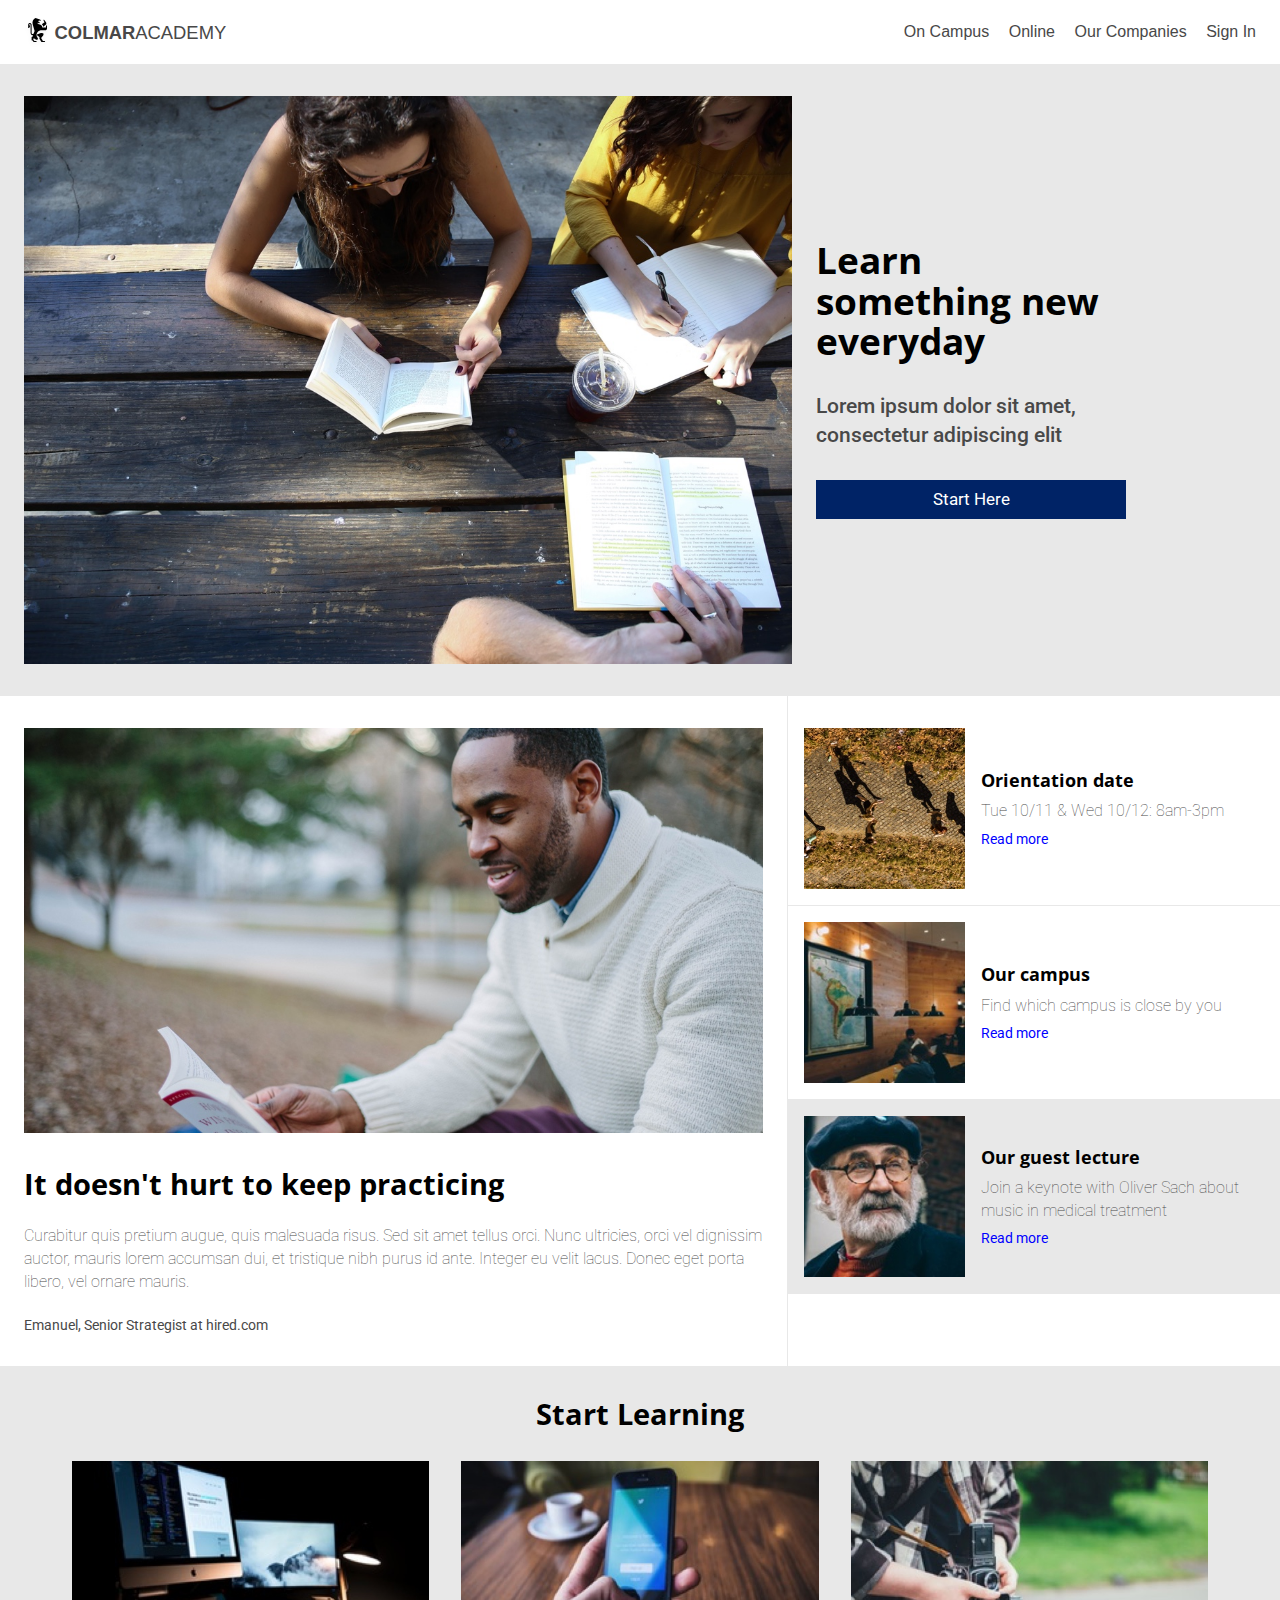
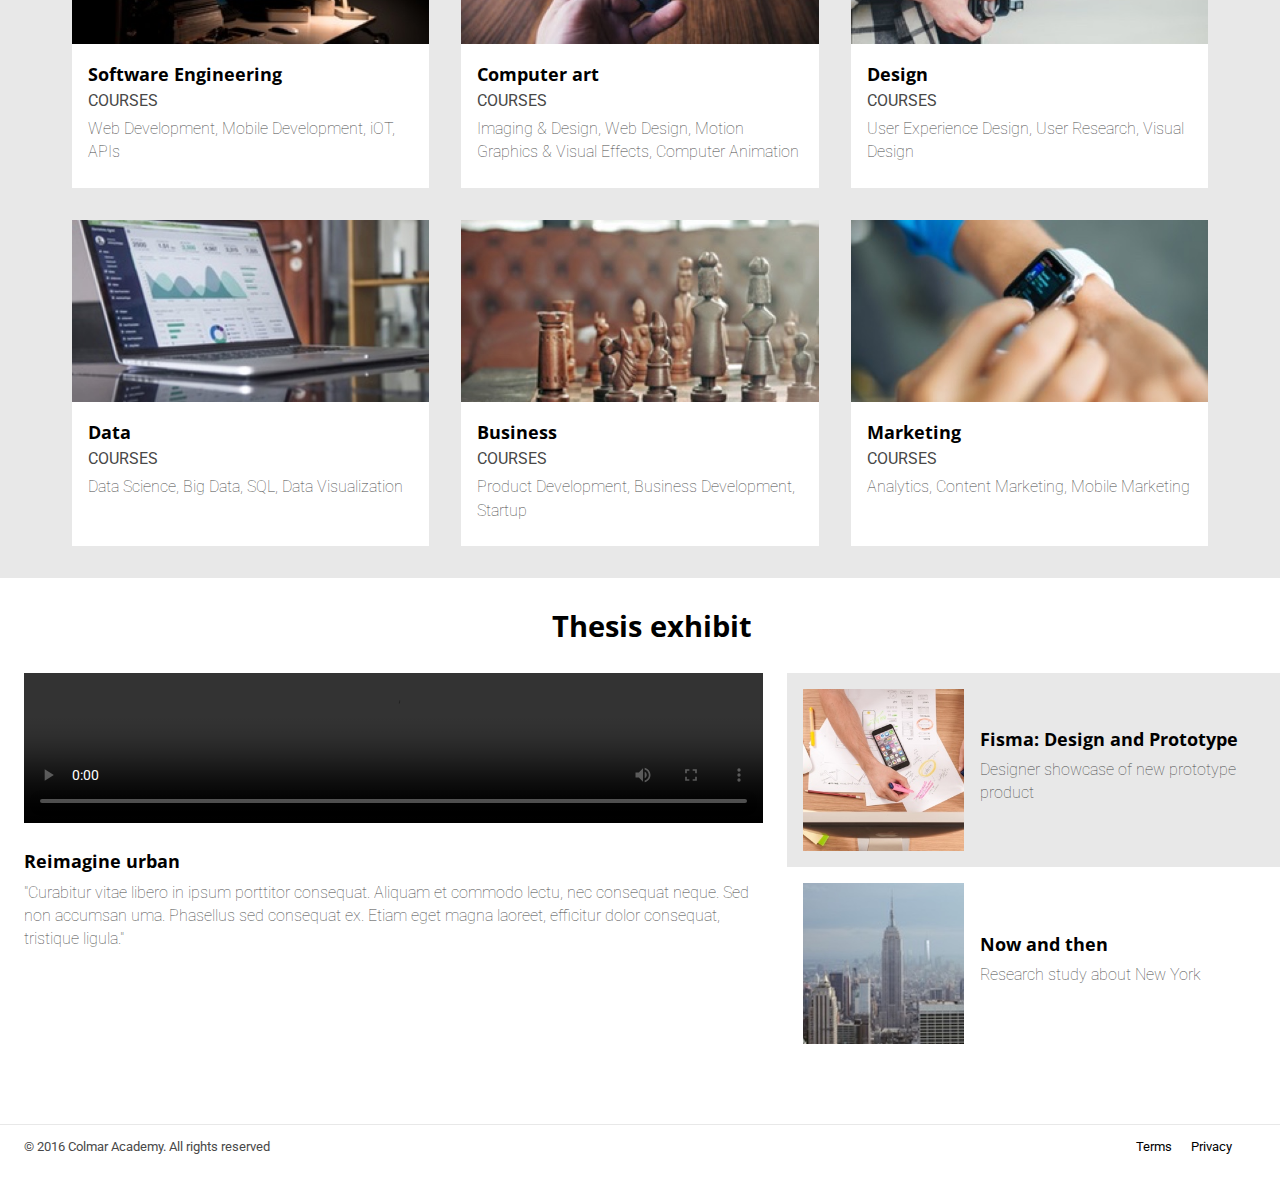
==== 13 Colmar Academy V2/index.html @ 8c928034 "Codecademy generated from the project submission page." ====
<!DOCTYPE html>
<html>
  <head>
    <title>Colmar Academy</title>
    <link rel="stylesheet" href="./resources/css/reset.css">
    <link rel="stylesheet" href="./resources/css/styles.css">
    <link href="https://fonts.googleapis.com/css?family=Open+Sans:400,600,700|Roboto:300,400" rel="stylesheet">
  </head>
  <body>

    <!-- Header -->
    <Header>
      <div class="logo-title">
        <img class="logo container" src="./resources/images/ic-logo.svg" href="index.html"/>
        <span class="title"><a href="index.html"><em>COLMAR</em>ACADEMY</a></span>
      </div>

      <nav class="desktop-menu container">
        <ul>
          <li><a href="#">On Campus</a></li>
          <li><a href="#">Online</a></li>
          <li><a href="#">Our Companies</a></li>
          <li><a href="#">Sign In</a></li>
        </ul>
      </nav>
      <div class="mobile-menu">
        <img src="./resources/images/ic-logo.svg" href="index.html"/>
        <img src="./resources/images/ic-on-campus.svg"/>
        <img src="./resources/images/ic-online.svg"/>
        <img src="./resources/images/ic-login.svg"/>
      </div>
    </header>

    <!-- Main Content -->
    <div class="main-content">
      <!-- Main Banner -->
      <div class="main-banner desktop">
        <img src="./resources/images/banner.jpg"/>
        <div class="banner-content">
          <h1>Learn something new everyday</h1>
          <h3>Lorem ipsum dolor sit amet, consectetur adipiscing elit</h3>
          <!-- CTA button -->
          <div class="button">
            <h4>Start Here</h4>
          </div>
        </div>
      </div>
    </div>
      <!-- Main articles -->
      <div class="lead-articles desktop">
        <div class="main-article">
          <img src="./resources/images/information-main.jpg"/>
          <h2>It doesn't hurt to keep practicing</h2>
          <p>Curabitur quis pretium augue, quis malesuada risus. Sed sit amet tellus orci. Nunc ultricies, orci vel dignissim auctor, mauris lorem accumsan dui, et tristique nibh purus id ante. Integer eu velit lacus. Donec eget porta libero, vel ornare mauris. </p>
          <span class="quote">Emanuel, Senior Strategist at hired.com<span>
        </div>
        <div class="other-articles">
          <div class="article">
            <img src="./resources/images/information-orientation.jpg"/>
            <img class="mobile-image" src="./resources/images/information-orientation-mobile.jpg"/>
            <div class="article-info middle-bottom">
              <h5>Orientation date</h5>
              <p>Tue 10/11 & Wed 10/12: 8am-3pm</p>
              <span><a href="#">Read more</a></span>
            </div>
          </div>
          <div class="article">
            <img src="./resources/images/information-campus.jpg"/>
            <img class="mobile-image" src="./resources/images/information-campus-mobile.jpg"/>
            <div class="article-info middle-bottom">
              <h5>Our campus</h5>
              <p>Find which campus is close by you</p>
              <span><a href="#">Read more</a></span>
            </div>
          </div>
          <div class="article" id="selected">
            <img src="./resources/images/information-guest-lecture.jpg"/>
            <img class="mobile-image" src="./resources/images/information-guest-lecture-mobile.jpg"/>
            <div class="article-info">
              <h5>Our guest lecture</h5>
              <p>Join a keynote with Oliver Sach about music in medical treatment</p>
              <span><a href="#">Read more</a></span>
            </div>
          </div>

        </div>
      </div>

      <!-- Learning -->
      <div class="learning-module desktop">
        <div class="section-header">
          <h2>Start Learning</h2>
        </div>
        <div class="row top">
          <div class="learning">
            <img src="./resources/images/course-software.jpg"/>
            <div class="learning-info">
              <h5>Software Engineering</h5>
              <span>Courses</span>
              <p>Web Development, Mobile Development, iOT, APIs</p>
            </div>
          </div>
          <div class="learning middle">
            <img src="./resources/images/course-computer-art.jpg"/>
            <div class="learning-info">
              <h5>Computer art</h5>
              <span>Courses</span>
              <p>Imaging & Design, Web Design, Motion Graphics & Visual Effects, Computer Animation</p>
            </div>
          </div>
          <div class="learning">
            <img src="./resources/images/course-design.jpg"/>
            <div class="learning-info">
              <h5>Design</h5>
              <span>Courses</span>
              <p>User Experience Design, User Research, Visual Design</p>
            </div>
          </div>

        </div>
        <div class="row">
          <div class="learning">
            <img src="./resources/images/course-data.jpg"/>
            <div class="learning-info">
              <h5>Data</h5>
              <span>Courses</span>
              <p>Data Science, Big Data, SQL, Data Visualization</p>
            </div>
          </div>
          <div class="learning middle">
            <img src="./resources/images/course-business.jpg"/>
            <div class="learning-info">
              <h5>Business</h5>
              <span>Courses</span>
              <p>Product Development, Business Development, Startup</p>
            </div>
          </div>
          <div class="learning">
            <img src="./resources/images/course-marketing.jpg"/>
            <div class="learning-info">
              <h5>Marketing</h5>
              <span>Courses</span>
              <p>Analytics, Content Marketing, Mobile Marketing</p>
            </div>
          </div>
        </div>
      </div>

      <div class="learning-module-mobile">
        <div class="section-header">
          <h2>Start Learning</h2>
          <ul>
            <li><a href="#">Software engineering</a></li>
            <li><a href="#">Computer art</a></li>
            <li><a href="#">Design</a></li>
            <li><a href="#">Data</a></li>
            <li><a href="#">Business</a></li>
            <li><a href="#">Marketing</a></li>
          </ul>
        </div>
      </div>

      <!-- Thesis Exhibit -->
      <div class="thesis desktop">
        <div class="section-header">
          <h2>Thesis exhibit</h2>
        </div>
        <div class="thesis-articles">
          <div class="main-article">
            <video width="100%" height="auto" controls>
              <source src="./resources/videos/thesis.mp4">"
              Your browser does not support the video tag.
            </video>
            <h5>Reimagine urban</h5>
            <p>"Curabitur vitae libero in ipsum porttitor consequat. Aliquam et commodo lectu, nec consequat neque. Sed non accumsan uma. Phasellus sed consequat ex. Etiam eget magna laoreet, efficitur dolor consequat, tristique ligula."</p>
          </div>
          <div class="other-articles">
            <div class="article" id="selected">
              <img src="./resources/images/thesis-fisma.jpg"/>
              <div class="article-info">
                <h5>Fisma: Design and Prototype</h5>
                <p>Designer showcase of new prototype product</p>
              </div>
            </div>
            <div class="article">
              <img src="./resources/images/thesis-now-and-then.jpg"/>
              <div class="article-info">
                <h5>Now and then</h5>
                <p>Research study about New York</p>
              </div>
            </div>
          </div>
        </div>
      </div>

      <div class="thesis mobile">
        <div class="section-header">
          <h2>Thesis exhibit</h2>
        </div>
        <video width="100%" height="auto" controls>
          <source src="./resources/videos/thesis.mp4">"
          Your browser does not support the video tag.
        </video>
      </div>

    <!-- Footer -->
    <footer>
      <span>© 2016 Colmar Academy. All rights reserved</span>
      <nav class="footer-nav">
        <ul>
          <li><a href="Terms.html">Terms</a></li>
          <li><a href="privacy.html">Privacy</a></li>
        </ul>
      </nav>
    </footer>

  </body>
</html>
---- 13 Colmar Academy V2/resources/css/styles.css ----
/* Universal Styles */

html {
  font-size: 16px;
}

div {

}

body {
  font-family: 'roboto', sans-serif;
  color: #484848;
}

.main-content {
  padding-top: 64px;
}

h1 {
  font-size: 2.3rem;
  font-family: 'Open sans', sans-serif;
  line-height: 1.1;
  font-weight: bolder;
  color: #000;
}

h2 {
  font-size: 1.8rem;
  font-family: 'Open sans', sans-serif;
  line-height: 1.1;
  font-weight: bolder;
  color: #000;
}

h3 {
  font-size: 1.3rem;
  line-height: 1.4;
  font-weight: 500;
  font-family: 'roboto', sans-serif;
}

h4 {
  font-size: 1.05rem;
  line-height: 1.4;
  font-weight: 400;
}

h5 {
  font-size: 1.15rem;
  font-family: 'Open sans', sans-serif;
  font-weight: 500;
  line-height: 1.2;
  font-weight: bold;
  color: #000;
}

p {
  font-size: 1rem;
  line-height: 1.45rem;
  font-weight: lighter;
  color: #484848;
}

.section-title {
  text-align: center;
  padding: 32px; 0;
}

span a {
  color: blue;
  font-size: 0.9rem
}

header span a {
  font-size: 1.15rem;
  vertical-align: middle;

}

header span em {
  font-weight: bold;
}




/* Header */

header {
  height: 64px;
  display: inline-flex;
  align-items: center;
  justify-content: space-between;
  width: 100%;
  font-family: arial;
  font-size: 0.8rem;
  z-index: 100;
  position: fixed;
  background-color: #fff;
}

header .mobile-menu {
  display: none;
}

header span {

  text-transform: uppercase;
  font-size: 1.3rem;
  display: inline;
  vertical-align: middle;
}

header img {
  vertical-align: middle;
}

nav li {
  display: inline-flex;
  padding-left: 16px;
  font-size: 1rem;
  color: #484848;
  transition-property: color;
  transition-duration: 750ms;
}

nav li :hover {
  color: #002366;
}

nav ul {
  margin-right: 24px;
}

.logo {
  display: inline-flex;
  margin-left: 24px;
  height: 32px;

}

header a {
  color: #484848;
}



@media only screen and (min-width: 641px) and (max-width: 768px) {

    /* Header - tablet styles */

    header .desktop-menu {
      display: none;
    }

    header .mobile-menu {
      display: flex;
      width: 100%;
      justify-content: space-between;
      margin: auto 24px;
      z-index: 100;
      position: fixed;
      background-color: #fff;
    }

    header .logo-title {
      display: none;
    }
}




@media only screen and (max-width: 640px) {

  /* Header - Mobile styles */

  header {
    height: 64px;

    z-index: 100;
    background-color: fff;
  }

  .main-content {

  }

  header .desktop-menu {
    display: none;
  }

  header .logo-title {
    display: none;
  }

  header .mobile-menu {
    display: flex;
    width: 100%;
    justify-content: space-between;
    margin: auto 24px;
    background-color: fff;
  }

  }

/* Main Banner */

.main-banner {
  background-color: #e8e8e8;
  display: flex;
  align-items: center;
}

.banner-content {
  display: inline-block;
  margin: 0 24px 0 0px;
  padding-right: 130px;
  width: 40%;
}

.main-banner img {
  width: 60%;
  height: auto;
  margin: 32px 24px;
  display: inline-block;
}

.banner-content h3 {
  padding: 30px 0;
  width: 100%;
}

.banner-content .button {
  background-color: #002366;
  width: auto;
  color: #ffffff;
  font-size: 0.9rem;
  padding: 8px;
  text-align: center;
  transition-duration: 750ms;
  transition-property: background-color;
}

.banner-content .button:hover {
  background-color: #001742;
}

@media only screen and (max-width: 880px) {

  .main-banner {
    display: inline-block;
    width: 100%;
  }

  .main-banner img {
    width: 100%;
    height: 400px;
    object-fit: cover;
    object-position: top;
    margin:  0;
  }

  .banner-content {
    display: inline-block;
    padding: 32px 16px;
    margin: 0;
    width: auto;
    flex-shrink: 1;
  }

  .banner-content .button {
    display: inline-block;
    background-color: #002366;
    flex-shrink: 1;
    width: 90%;
  }


}

@media only screen and (max-width: 640px) {

  /* Main Banner - mobile */

  .main-banner {
    display: inline-block;
    width: 100%;
  }

  .main-banner img {
    width: 100%;
    height: auto;
    margin:  0;
  }

  .banner-content {
    display: inline-block;
    padding: 32px 16px;
    margin: 0;
    width: auto;
    flex-shrink: 1;
  }

  .banner-content .button {
    display: flex;
    background-color: #002366;
    width: auto;
    justify-content: center;
  }

  .banner-content h3 {
    padding: 32px 0 24px 0;
  }
}



/* Main articles section */

.lead-articles.desktop {
  margin: 0px 0 0 24px;
  display: flex;
}

.main-article {
  display: inline-block;
  flex-direction: column;
  width: 60%;
  padding: 32px 24px 32px 0;

}

.main-article img {
  width: 100%;
  height: auto;
}

.main-article h2 {
  padding: 32px 0 0 0;
}

.main-article p {
  padding: 24px 0;
}

.main-article span {
  font-size: 0.9rem;
}

@media only screen and (max-width: 640px) {

  /* Main article - mobile */
  .main-article {
    display: none;
  }
}


/* Other articles column */

.other-articles {
  display: inline-block;
  width: 40%;
  border-left: 1px solid #e8e8e8;
  padding: 16px 0 32px 0;
  transition-property: background-color;
  transition-duration: 750ms;
}

.other-articles :hover {
  background-color: #e8e8e8;
}

.article {
  display: flex;
  padding: 16px;
  border-bottom: 1px solid #e8e8e8;
  align-items: center;
}

.other-articles img {
  width: 35%;
  height: 35%;
}

.other-articles .mobile-image {
  display: none;
}

.article-info {
  flex-direction: column;
  width: 65%;
  padding: 0 16px 0 16px;
}

.article-info p {
  padding: 8px 0;
}

#selected {
  background-color: #e8e8e8;
}

@media only screen and (max-width: 640px) {

  /* Other articles - mobile */

  .other-articles {
    display: inline-block;
    width: 100%;
    border-left: 0px solid #e8e8e8;
    padding: 16px 0px 32px 0px;
  }

  .article-info.middle-bottom {
    padding-bottom: 64px;
  }

  .article {
    display: block;
    padding: 0px;
    border-bottom: 0px solid #e8e8e8;
  }

  .article-info {
    padding: 32px 16px;
    width: auto;
  }

  #selected {
    background-color: #fff;
  }
   #selected .article-info {
    padding-bottom: 0px;
   }

  .lead-articles.desktop {
    margin: 0 16px;
  }

  .article img {
    display: none;
  }

  .other-articles .mobile-image {
    display: flex;
    width: 100%;
  }

}




/* Learnings */

.learning-module {
  background-color: #e8e8e8;
  padding: 32px 72px;
  display: block;
}

.section-header h2 {
  padding-bottom: 32px;
  text-align: center;
}

.learning-module-mobile {
  display: none;
}

/* Learnings row */

.row {
  display: flex;
  max-width: 100%;
}

.row.top {
  margin-bottom: 32px;
}

.learning {
  display: inline-block;
  justify-content: space-between;
  width: 33%;
  flex-direction: column;
  background-color: #fff;
}

.learning.middle {
  margin: 0 32px;
}

.learning img {
  max-width: 100%;
  height: auto;
}

.learning-info {
  display: block;
  flex-direction: column;
  padding: 16px 16px 24px 16px;

}

.learning-info span {
  text-transform: uppercase;
}

.learning-info p {
  padding-top: 8px;
}

.learning-info h5 {
  padding-bottom: 8px;
}

.learning-module-mobile {

}

@media only screen and (max-width: 640px) {

  /* learnings - mobile */

  .learning-module.desktop {
    display: none;
  }

  .learning-module-mobile {
    display: block;
    border-top: 1px solid #e8e8e8;
    padding: 0 16px 24px 16px;
  }

  .learning-module-mobile li {
    background-color: #e8e8e8;
    padding: 24px 16px 24px 16px;
    margin-bottom: 8px;
    font-size: 1.15rem;
    line-height: 1.2;
    font-weight: 500;
    color: #484848;
  }

  .section-header {
    padding: 32px 0 16px 0;
  }

}





/* Thesis */
/* Uses main article + section header css rules from above */

.thesis {
  padding: 32px 0 32px 24px;
}

.thesis.mobile {
  display: none;
}

.thesis-articles {
  display: flex;
}

.thesis .main-article {
  display: inline-block;
  flex-direction: column;
  width: 60%;
  height: auto;
  padding: 0px 24px 32px 0;
}

.thesis .main-article h5 {
  padding: 24px 0 0px 0;
}

.thesis .main-article p {
  padding: 8px 0 0px 0;
}


.thesis .other-articles {
  border-left: 0px
}

.thesis .other-articles {
  padding-top: 0;
  transition-property: background-color;
  transition-duration: 750ms;
}

.thesis .article {
  border-bottom: 0px;
}

.thesis .other-articles :hover {
  background-color: #e8e8e8;
}

@media only screen and (max-width: 640px) {

    /* thesis - mobile */

    .thesis.mobile {
      width: 100%;
      height: auto;
      display: inline-block;
      border-top: 1px solid #e8e8e8;
      margin: 0px;
    }

    .thesis.desktop {
      display: none;
    }

    .thesis.mobile img {
      max-width: 100%;
      display: flex;
      margin: 0px;
    }

    .thesis {
      padding: 0px 0px 24px 0px;
    }

    .thesis.mobile .section-header h2 {
      padding: 0px;
  }

}



/* Footer */


footer li {
  font-size: 0.8rem;
  display: inline-flex;
  transition-property: color;
  transition-duration: 750ms;
  color: #484848;
}

footer li :hover {
  color: #002366;
}

footer {
  font-size: 0.8rem;
  display: flex;
  justify-content: space-between;
  padding: 16px 24px 32px 24px;
  border-top: 1px solid #e8e8e8;
}

@media only screen and (max-width: 640px) {

  /* Footer - mobile */
  footer ul {
    display: none;
  }

  footer {
    padding: 16px;
    border-top: none;
  }
}
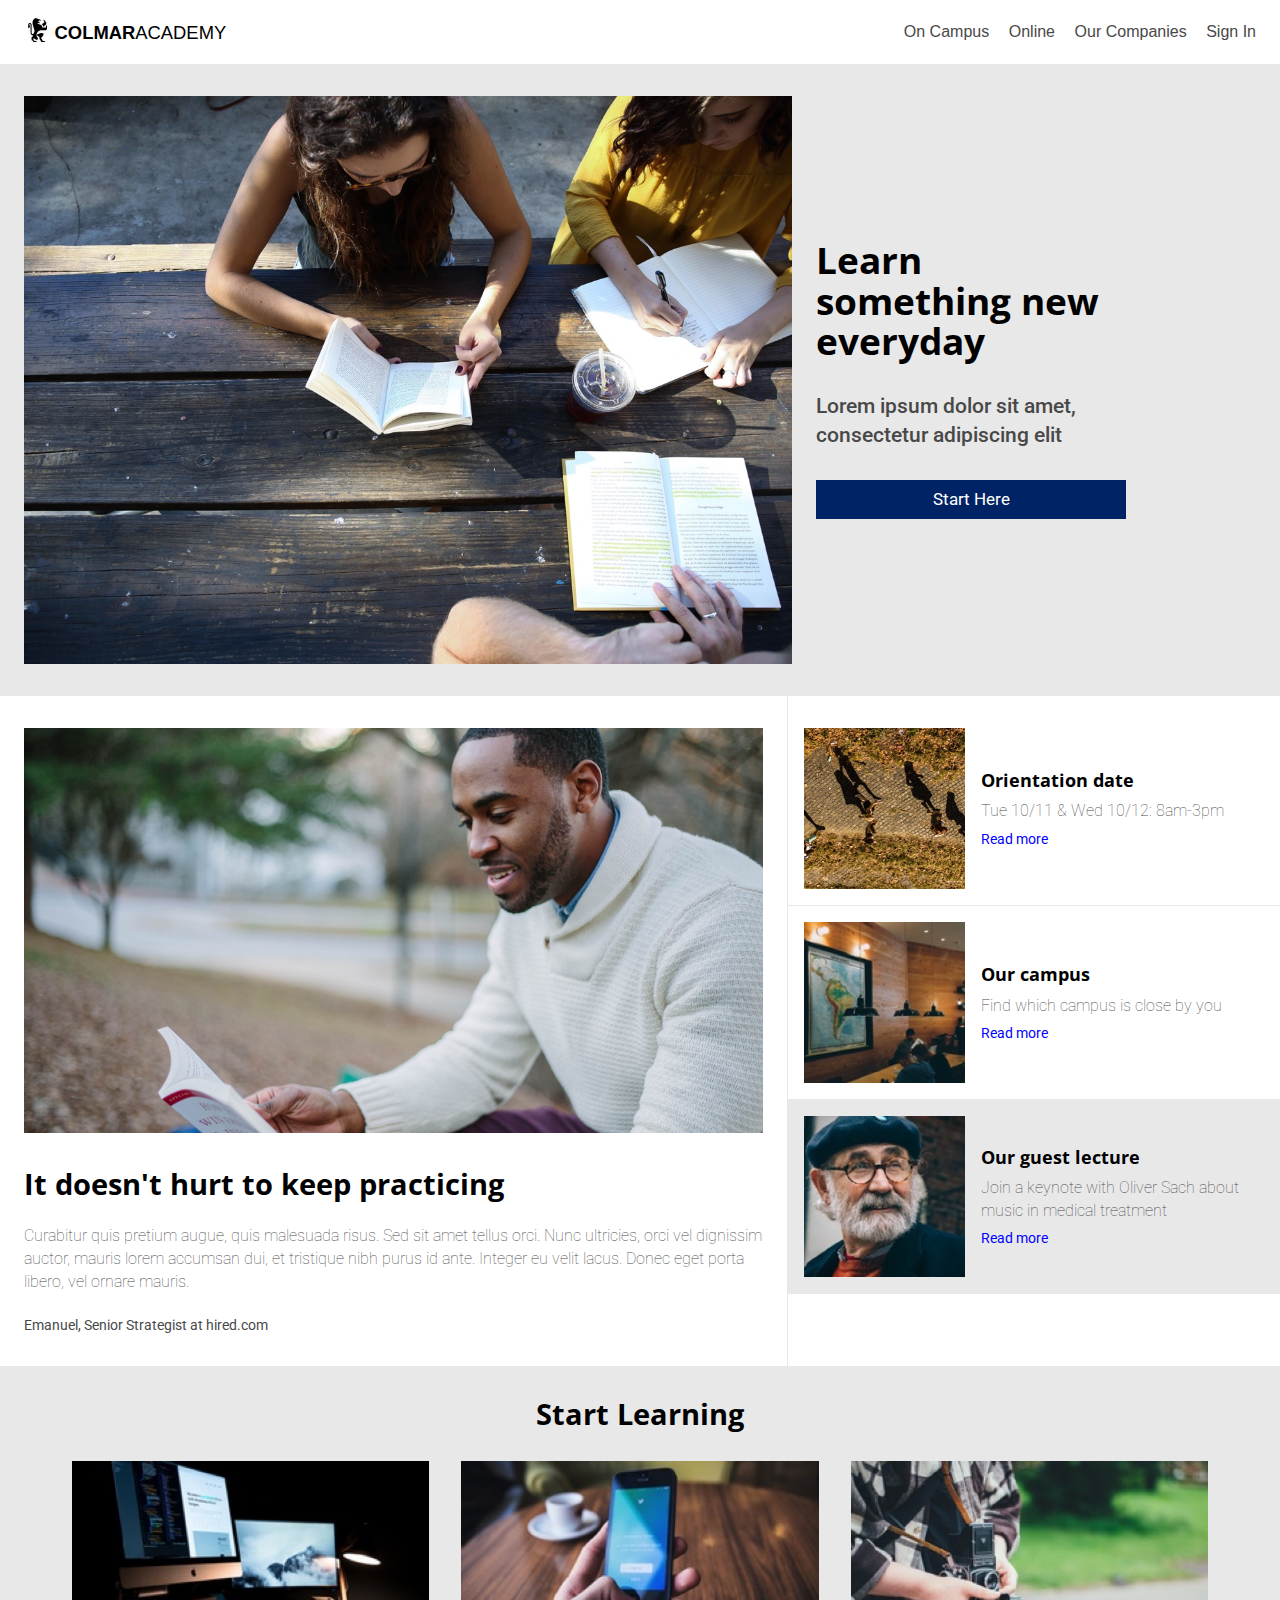
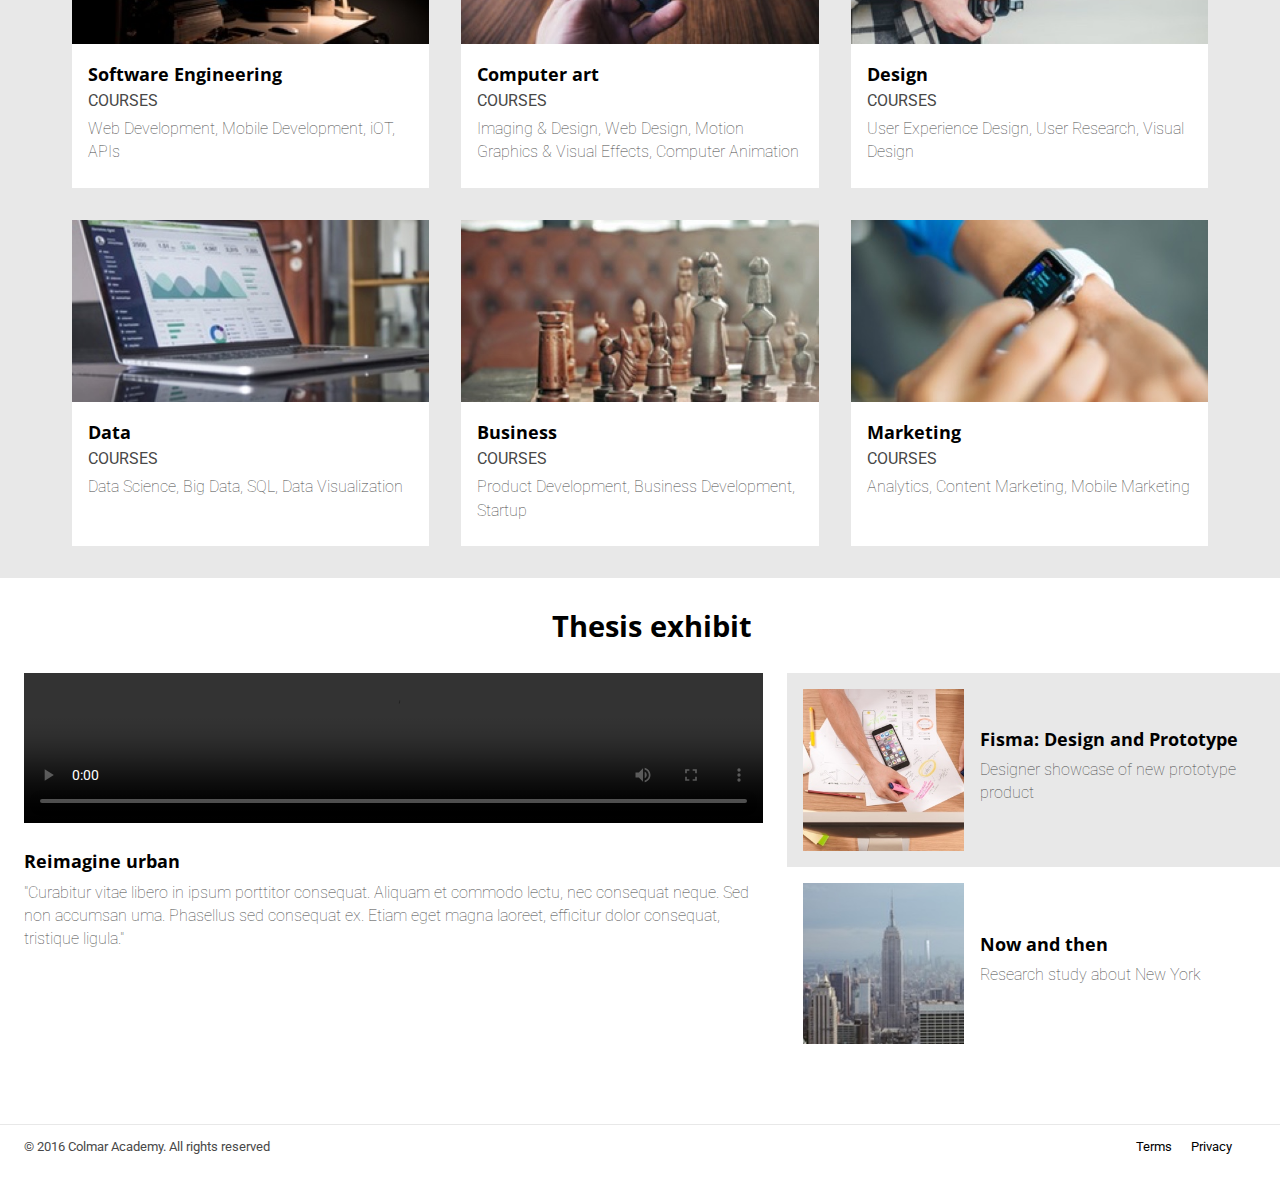
==== commit 1da945f5: "Codecademy generated from the project submission page." ====
--- a/13 Colmar Academy V2/index.html
+++ b/13 Colmar Academy V2/index.html
@@ -2,21 +2,23 @@
 <html>
   <head>
     <title>Colmar Academy</title>
+    <link rel="icon" href="./resources/images/favicon.ico" type="image/x-icon">
     <link rel="stylesheet" href="./resources/css/reset.css">
     <link rel="stylesheet" href="./resources/css/styles.css">
     <link href="https://fonts.googleapis.com/css?family=Open+Sans:400,600,700|Roboto:300,400" rel="stylesheet">
+
   </head>
   <body>
 
     <!-- Header -->
     <Header>
       <div class="logo-title">
-        <img class="logo container" src="./resources/images/ic-logo.svg" href="index.html"/>
-        <span class="title"><a href="index.html"><em>COLMAR</em>ACADEMY</a></span>
+        <img class="logo container" src="./resources/images/ic-logo.svg" href="index.html" alt="Logo"/>
+        <span class="title"><a id="site-title-logo" href="index.html"><em>COLMAR</em>ACADEMY</a></span>
       </div>
 
       <nav class="desktop-menu container">
-        <ul>
+        <ul role="presentation">
           <li><a href="#">On Campus</a></li>
           <li><a href="#">Online</a></li>
           <li><a href="#">Our Companies</a></li>
@@ -24,10 +26,10 @@
         </ul>
       </nav>
       <div class="mobile-menu">
-        <img src="./resources/images/ic-logo.svg" href="index.html"/>
-        <img src="./resources/images/ic-on-campus.svg"/>
-        <img src="./resources/images/ic-online.svg"/>
-        <img src="./resources/images/ic-login.svg"/>
+        <img src="./resources/images/ic-logo.svg" href="index.html" alt=""/>
+        <img src="./resources/images/ic-on-campus.svg" alt="On campus icon"/>
+        <img src="./resources/images/ic-online.svg" alt="Online icon"/>
+        <img src="./resources/images/ic-login.svg" alt="Login icon"/>
       </div>
     </header>
 
@@ -35,7 +37,7 @@
     <div class="main-content">
       <!-- Main Banner -->
       <div class="main-banner desktop">
-        <img src="./resources/images/banner.jpg"/>
+        <img src="./resources/images/banner.jpg" alt="Students reading books"/>
         <div class="banner-content">
           <h1>Learn something new everyday</h1>
           <h3>Lorem ipsum dolor sit amet, consectetur adipiscing elit</h3>
@@ -49,36 +51,36 @@
       <!-- Main articles -->
       <div class="lead-articles desktop">
         <div class="main-article">
-          <img src="./resources/images/information-main.jpg"/>
+          <img src="./resources/images/information-main.jpg" alt="Man reading book in park"/>
           <h2>It doesn't hurt to keep practicing</h2>
           <p>Curabitur quis pretium augue, quis malesuada risus. Sed sit amet tellus orci. Nunc ultricies, orci vel dignissim auctor, mauris lorem accumsan dui, et tristique nibh purus id ante. Integer eu velit lacus. Donec eget porta libero, vel ornare mauris. </p>
           <span class="quote">Emanuel, Senior Strategist at hired.com<span>
         </div>
         <div class="other-articles">
           <div class="article">
-            <img src="./resources/images/information-orientation.jpg"/>
+            <img src="./resources/images/information-orientation.jpg" alt="path with leaves"/>
             <img class="mobile-image" src="./resources/images/information-orientation-mobile.jpg"/>
             <div class="article-info middle-bottom">
-              <h5>Orientation date</h5>
-              <p>Tue 10/11 & Wed 10/12: 8am-3pm</p>
+              <h5 aria-label="Article name">Orientation date</h5>
+              <p aria-label="Description">Tue 10/11 & Wed 10/12: 8am-3pm</p>
               <span><a href="#">Read more</a></span>
             </div>
           </div>
           <div class="article">
-            <img src="./resources/images/information-campus.jpg"/>
+            <img src="./resources/images/information-campus.jpg" alt="Reading room campus image"/>
             <img class="mobile-image" src="./resources/images/information-campus-mobile.jpg"/>
             <div class="article-info middle-bottom">
-              <h5>Our campus</h5>
-              <p>Find which campus is close by you</p>
+              <h5 aria-label="Article name">Our campus</h5>
+              <p aria-label="Description">Find which campus is close by you</p>
               <span><a href="#">Read more</a></span>
             </div>
           </div>
           <div class="article" id="selected">
-            <img src="./resources/images/information-guest-lecture.jpg"/>
+            <img src="./resources/images/information-guest-lecture.jpg" alt="Guest lecture thumbnail"/>
             <img class="mobile-image" src="./resources/images/information-guest-lecture-mobile.jpg"/>
             <div class="article-info">
-              <h5>Our guest lecture</h5>
-              <p>Join a keynote with Oliver Sach about music in medical treatment</p>
+              <h5 aria-label="Article name">Our guest lecture</h5>
+              <p aria-label="Description">Join a keynote with Oliver Sach about music in medical treatment</p>
               <span><a href="#">Read more</a></span>
             </div>
           </div>
@@ -93,25 +95,25 @@
         </div>
         <div class="row top">
           <div class="learning">
-            <img src="./resources/images/course-software.jpg"/>
-            <div class="learning-info">
-              <h5>Software Engineering</h5>
+            <img src="./resources/images/course-software.jpg" alt="software image"/>
+            <div class="learning-info">
+              <h5 aria-label="Course title">Software Engineering</h5>
               <span>Courses</span>
               <p>Web Development, Mobile Development, iOT, APIs</p>
             </div>
           </div>
           <div class="learning middle">
-            <img src="./resources/images/course-computer-art.jpg"/>
-            <div class="learning-info">
-              <h5>Computer art</h5>
+            <img src="./resources/images/course-computer-art.jpg" alt="computer art image"/>
+            <div class="learning-info">
+              <h5 aria-label="Course title">Computer art</h5>
               <span>Courses</span>
               <p>Imaging & Design, Web Design, Motion Graphics & Visual Effects, Computer Animation</p>
             </div>
           </div>
           <div class="learning">
-            <img src="./resources/images/course-design.jpg"/>
-            <div class="learning-info">
-              <h5>Design</h5>
+            <img src="./resources/images/course-design.jpg" alt="Design course image"/>
+            <div class="learning-info">
+              <h5 aria-label="Course title">Design</h5>
               <span>Courses</span>
               <p>User Experience Design, User Research, Visual Design</p>
             </div>
@@ -120,25 +122,25 @@
         </div>
         <div class="row">
           <div class="learning">
-            <img src="./resources/images/course-data.jpg"/>
-            <div class="learning-info">
-              <h5>Data</h5>
+            <img src="./resources/images/course-data.jpg" alt="Data course image"/>
+            <div class="learning-info">
+              <h5 aria-label="Course title">Data</h5>
               <span>Courses</span>
               <p>Data Science, Big Data, SQL, Data Visualization</p>
             </div>
           </div>
           <div class="learning middle">
-            <img src="./resources/images/course-business.jpg"/>
-            <div class="learning-info">
-              <h5>Business</h5>
+            <img src="./resources/images/course-business.jpg" alt="Business course image"/>
+            <div class="learning-info">
+              <h5 aria-label="Course title">Business</h5>
               <span>Courses</span>
               <p>Product Development, Business Development, Startup</p>
             </div>
           </div>
           <div class="learning">
-            <img src="./resources/images/course-marketing.jpg"/>
-            <div class="learning-info">
-              <h5>Marketing</h5>
+            <img src="./resources/images/course-marketing.jpg" alt="Marketing course image"/>
+            <div class="learning-info">
+              <h5 aria-label="Course title">Marketing</h5>
               <span>Courses</span>
               <p>Analytics, Content Marketing, Mobile Marketing</p>
             </div>
@@ -149,7 +151,7 @@
       <div class="learning-module-mobile">
         <div class="section-header">
           <h2>Start Learning</h2>
-          <ul>
+          <ul role="presentation">
             <li><a href="#">Software engineering</a></li>
             <li><a href="#">Computer art</a></li>
             <li><a href="#">Design</a></li>
@@ -167,8 +169,8 @@
         </div>
         <div class="thesis-articles">
           <div class="main-article">
-            <video width="100%" height="auto" controls>
-              <source src="./resources/videos/thesis.mp4">"
+            <video width="100%" height="auto" controls >
+              <source src="./resources/videos/thesis.mp4">
               Your browser does not support the video tag.
             </video>
             <h5>Reimagine urban</h5>
@@ -176,14 +178,14 @@
           </div>
           <div class="other-articles">
             <div class="article" id="selected">
-              <img src="./resources/images/thesis-fisma.jpg"/>
+              <img src="./resources/images/thesis-fisma.jpg" alt="Fisma image"/>
               <div class="article-info">
                 <h5>Fisma: Design and Prototype</h5>
                 <p>Designer showcase of new prototype product</p>
               </div>
             </div>
             <div class="article">
-              <img src="./resources/images/thesis-now-and-then.jpg"/>
+              <img src="./resources/images/thesis-now-and-then.jpg" alt="Now and then image"/>
               <div class="article-info">
                 <h5>Now and then</h5>
                 <p>Research study about New York</p>
@@ -207,7 +209,7 @@
     <footer>
       <span>© 2016 Colmar Academy. All rights reserved</span>
       <nav class="footer-nav">
-        <ul>
+        <ul role="presentation">
           <li><a href="Terms.html">Terms</a></li>
           <li><a href="privacy.html">Privacy</a></li>
         </ul>
--- a/13 Colmar Academy V2/resources/css/styles.css
+++ b/13 Colmar Academy V2/resources/css/styles.css
@@ -15,6 +15,10 @@
 
 .main-content {
   padding-top: 64px;
+}
+
+#site-title-logo {
+  color: #000;
 }
 
 h1 {
@@ -81,6 +85,7 @@
 header span em {
   font-weight: bold;
 }
+
 
 
 
